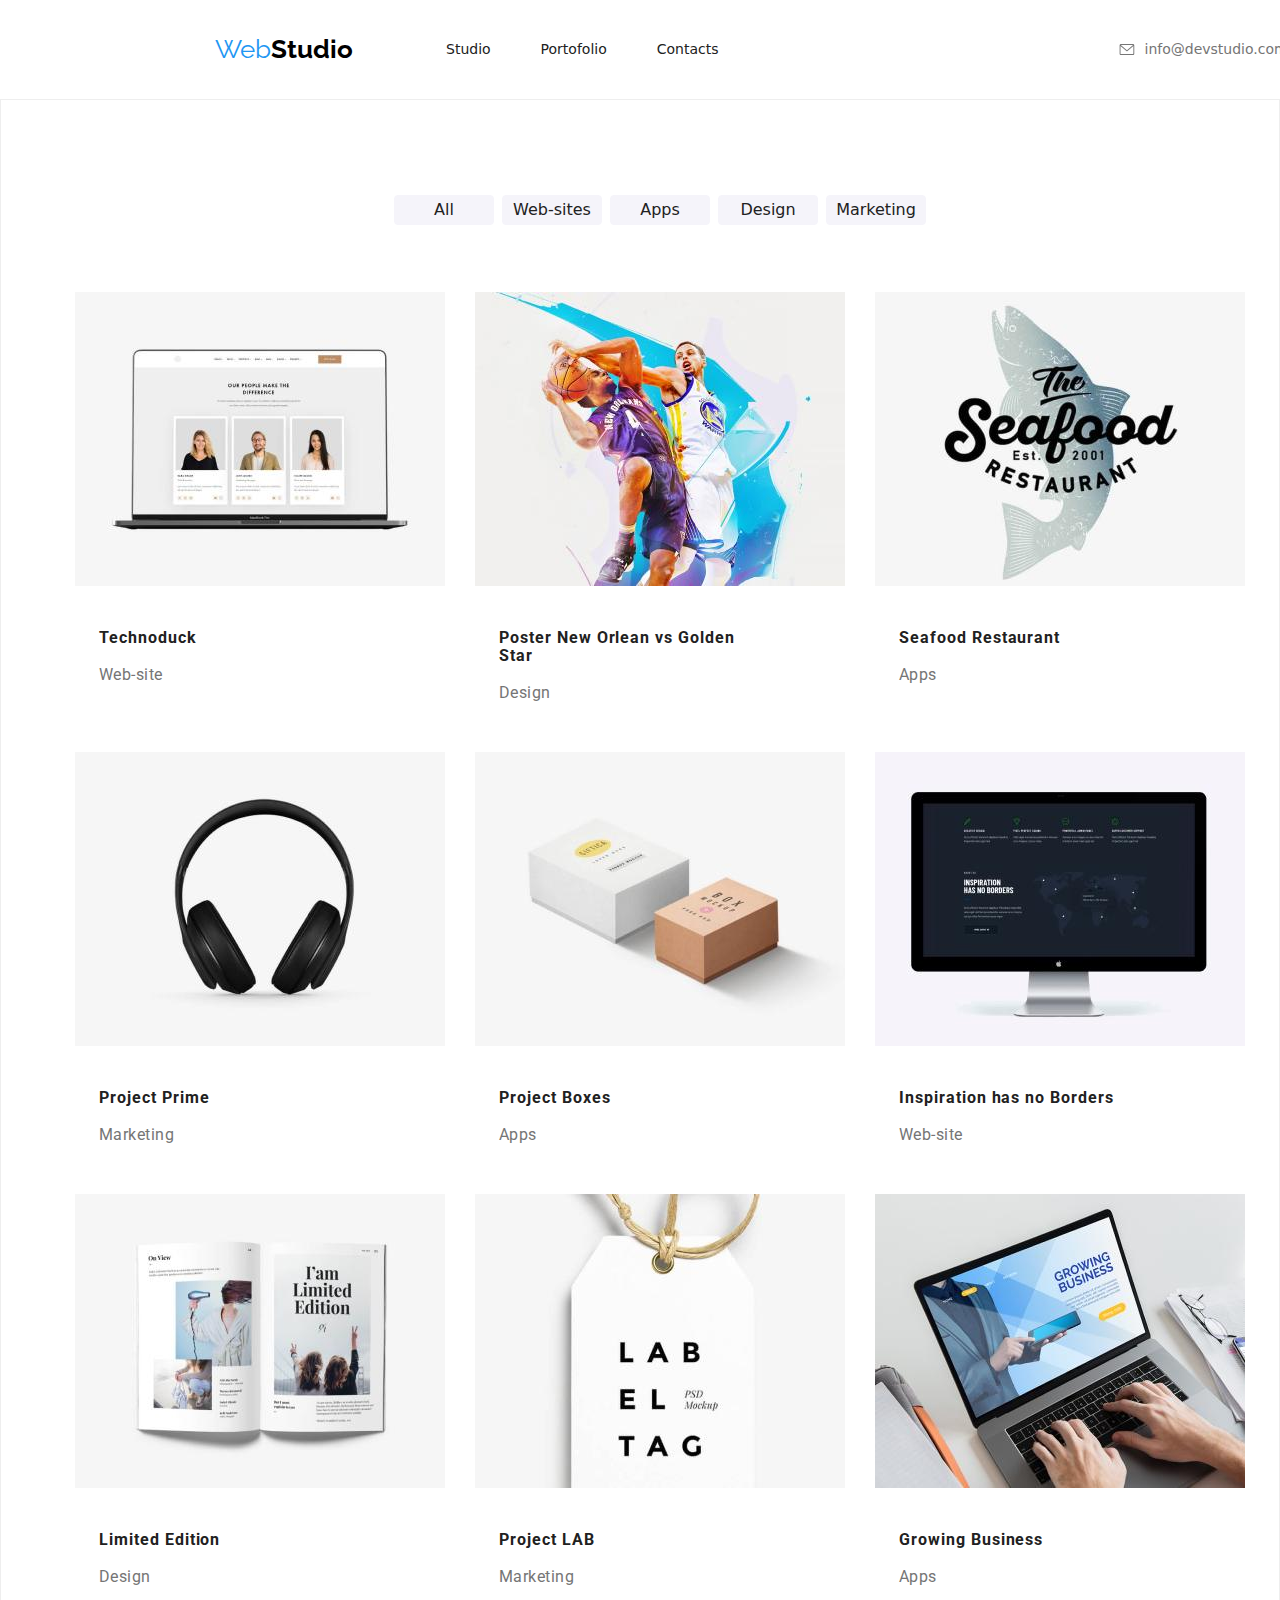
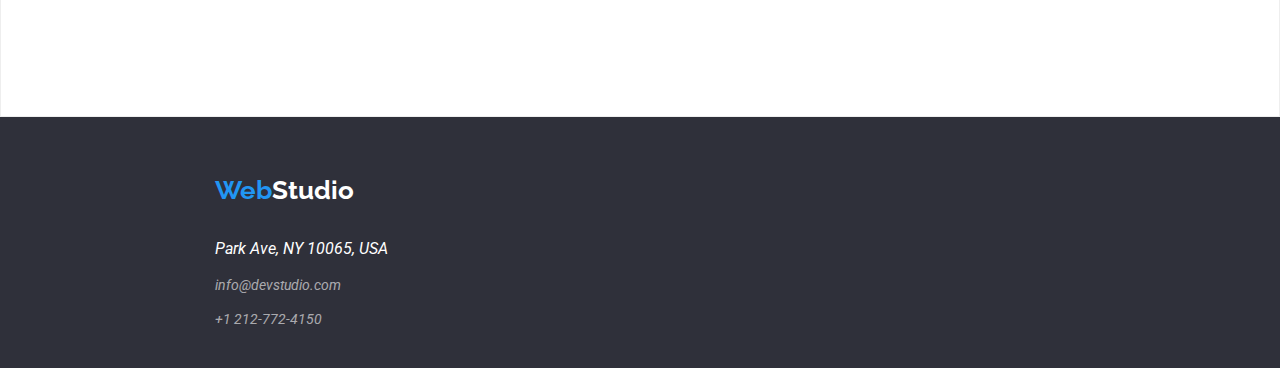
==== portofolio.html @ 1e27df43 "add copy repository and finish global-header" ====
<!DOCTYPE html>
<html lang="en">
  <head>
    <meta charset="UTF-8" />
    <meta name="viewport" content="width = device-width,initial-scale=1.0" />
    <title>WebStudio</title>
    <link rel="preconnect" href="https://fonts.googleapis.com" />
    <link rel="preconnect" href="https://fonts.gstatic.com" crossorigin />
    <link
      href="https://fonts.googleapis.com/css2?family=Raleway:wght@700&family=Roboto:wght@400;500;700;900&display=swap"
      rel="stylesheet"
    />
    <link
      rel="stylesheet"
      href="https://cdnjs.cloudflare.com/ajax/libs/modern-normalize/1.0.0/modern-normalize.min.css"
    />
    <link rel="stylesheet" href="CSS/style.css" />
  </head>

  <body class="studio-prezentation">
    <header class="global-header">
      <a href="./index.html/"></a>
      <section class="nav-container">
        <h4 class="nav-title"><span class="accent">Web</span>Studio</h4>

        <nav class="main-navigation">
          <ul class="list-class">
            <li><a href="./index.html" class="nav-link current">Studio</a></li>
            <li><a href="./portofolio.html" class="nav-link">Portofolio</a></li>
            <li><a href="#" class="nav-link">Contacts</a></li>
          </ul>
        </nav>

        <div class="contact-container">
          <div class="icon-mail">
            <svg class="mail">
              <use href="./images/icons.svg.svg#icon-envelope-hover-1" >
              </use>
            </svg>
            <a href="mailto:info@devstudio.com">info@devstudio.com</a>
          </div>
          <div class="icon-phone">
            <svg class="phone">
              <use href="./images/icons.svg.svg#icon-smartphone-1">
              </use>
            </svg>
            <a class="tel" href="tel:+12127724150">+1 212-772-4150</a>
          </div>
        </div>
      </section>
    </header>
    <main class="portofolio-container">
      <ul class="portofolio-button">
        <li><button type="button">All</button></li>
        <li><button type="button">Web-sites</button></li>
        <li><button type="button">Apps</button></li>
        <li><button type="button">Design</button></li>
        <li><button type="button">Marketing</button></li>
      </ul>

      <ul class="images">
        <li class="item">
          <img
            src="./images/PortofolioTechnoduck.jpg"
            alt="Tehnoduck"
            width="370"
          />
          <div class="product">
            <br />
          <span class="description-product">Technoduck</span>
          <br />
          <span class="category-product">Web-site</span>
          </div>
        </li>

        <li class="item">
          <img
            src="./images/Poster-Orlean-Star.jpg"
            alt="New Orlean vs Golden Star"
            width="370"
          />
          <div class="product">
            
            <br />
          <span class="description-product"
            >Poster New Orlean vs Golden Star</span
          >
          <br />
          <span class="category-product">Design</span>
          </div>
        </li>

        <li  class="item">
          <img
            src="./images/Seafood.jpg"
            alt="Seafood Restaurant"
            width="370"
          />
          <div class="product">
            <br />
          <span class="description-product">Seafood Restaurant</span>

          <br />
          <span class="category-product">Apps</span>
          </div>
        </li>

        <li  class="item">
          <img src="./images/HeadPhones.jpg" alt="HeadPhones" width="370" />
          <div class="product">
            <br />
          <span class="description-product">Project Prime </span>
          <br />
          <span class="category-product">Marketing</span>
          </div>
        </li>

        <li  class="item">
          <img src="./images/Boxes.jpg" alt="Boxes" width="370" />
         <div class="product">
          <br />
          <span class="description-product"> Project Boxes </span>
          <br />
          <span class="category-product">Apps</span>
         </div>
        </li>

        <li  class="item">
          <img src="./images/Monitor.jpg" alt="Monitor " width="370" />
          <div class="product">
            <br />
          <span class="description-product"> Inspiration has no Borders </span>
          <br />
          <span class="category-product">Web-site</span>
          </div>
        </li>

        <li  class="item">
          <img src="./images/Book.jpg" alt="Book " width="370" />
          <div class="product">
            <br />
          <span class="description-product"> Limited Edition </span>
          <br />
          <span class="category-product">Design</span>
          </div>
        </li>

        <li  class="item">
          <img src="./images/Label.jpg" alt="Label " width="370" />
         <div class="product">
          <br />
          <span class="description-product"> Project LAB </span>
          <br />
          <span class="category-product">Marketing</span>
         </div>
        </li>

        <li  class="item">
          <img src="./images/laptop.jpg" alt="Laptop " width="370" />
         <div class="product">
          <br />
          <span class="description-product"> Growing Business </span>
          <br />
          <span class="category-product">Apps</span>
         </div>
        </li>
      </ul>
    </main>
    <footer class="adress-information">
      <h4><span class="highlight">Web</span>Studio</h4>

      <address class="useful-information">
        <span> Park Ave, NY 10065, USA</span> 
        <br />

        <a href="mailto:info@devstudio.com">info@devstudio.com</a>
   <br />
        <a href="tel:+12127724150">+1 212-772-4150</a>
        <br />
      </address>
    </footer>
  </body>
</html>
---- CSS/style.css ----
:root {
  --link-color: #212121;
  --heading-font-family: "Roboto", sans-serif;
  --series-font-family: "Raleway", sans-serif;
}

.nav-container {
  display: flex;
  align-items: center;
  color: #ffffff;
  width: 100%;
}

.contact-container {
  display: flex;
  justify-content: center;
  padding-left: 400px;
  gap: 40px;
}
.mail {
  width: 16px;
  height: 11px;
  top: 34px;
  left: 1042px;
  cursor: pointer;
  fill: #757575;
}
.mail:hover {
  fill: #2196f3;
}
.contact-container .icon-mail {
  display: flex;
  align-items: center;
  gap: 10px;
}
 .phone {
  width: 10px;
  height: 16px;
  top: 32px;
  left: 1243px;
}
.contact-container .icon-phone{
       display: flex;
       align-items: center;
       gap: 10px;
}
.phone:hover{
  fill: #2196f3;
}
.current {
  color: #2196f3;
}
a:link,
a:hover {
  color: #2196f3;
}
a:focus {
  color: #2196f3;
}
.nav-link {
  cursor: pointer;
}
.list-class {
  display: flex;
  justify-content: center;
  padding-left: 93px;
  gap: 50px;
}

.list-class li a {
  color: #212121;
}

span.accent {
  color: #2196f3;
  font-family: var(--series-font-family);
  font-weight: 400;
  font-size: 26px;
}
.nav-title {
  display: flex;
  font-family: var(--series-font-family);
  color: #000000;
  font-weight: 700;
  font-size: 26px;
  padding-left: 215px;
}

.global-header .main-navigation a:link {
  color: var(--link-color);
  text-decoration: none;
  font-weight: 500;
  font-size: 14px;
  line-height: 16.41px;
}
.global-header .main-navigation a:hover,
.global-header .main-navigation a:active {
  color: #2196f3;
}

.global-header a {
  color: #757575;
  text-decoration: none;
  font-weight: 500;
  font-size: 14px;
}

.global-header a:hover {
  color: #2196f3;
}
.page-section-content {
  display: flex;
  background-color: #2f303a;
  height: 600px;
  justify-content: center;
  flex-direction: column;
  align-items: center;
  background-image: url(../images/friends.jpg);
  background-repeat: no-repeat;
   background-size: cover;
   background-image: linear-gradient(#2F303A66) ;
}

.title {
  color: #ffffff;
  font-size: 44px;
  font-weight: 900;
  line-height: 60px;
  letter-spacing: 0.06em;
  text-align: center;
  width: 696px;
  height: 120px;
  top: 94px;
  left: 452px;
}

.button-service {
  background-color: #2196f3;
  color: #ffffff;
  font-weight: 700;
  font-size: 16px;
  line-height: 30px;
  letter-spacing: 0.06em;
  width: 200px;
  height: 50px;
  top: 430px;
  left: 700px;
  text-align: center;
  border: 1px solid #2196f3;
  border-radius: 4px;
  box-shadow: 0px 4px 4px 0px #00000026;
}
.page-section-content .button-service:hover {
  background-color: #188ce8;
}
.information-container {
  display: flex;
  justify-content: center;
  align-items: center;
  padding-top: 94px;
}
.about-us {
  display: flex;
  justify-content: center;
  height: 101px;
  gap: 30px;
}

.about-us p {
  display: flex;
  color: #757575;
  font-size: 14px;
  line-height: 24px;
  letter-spacing: 0.03em;
  width: 270px;
  height: 75px;
  top: 94px;
  left: 215px;
  justify-content: center;
  padding-left: 5px;
}

.about-us h4 {
  display: flex;
  color: #212121;
  font-size: 14px;
  line-height: 16.41px;
  letter-spacing: 0.03em;
  width: 270px;
  height: 16px;
  top: 94px;
  left: 215px;
  justify-content: flex-start;
  margin: 10px;
}
ul {
  list-style-type: none;
}
.image-gallery {
  display: flex;
  flex-direction: column;
  padding-top: 94px;
  padding-bottom: 94px;
}
h2 {
  display: block;
  color: #212121;
  font-family: (--series-font-family);
  font-weight: 700;
  font-size: 1.7em;
  margin-block-start: 0.83em;
  margin-block-end: 0.83em;
  letter-spacing: 0.03em;
  text-align: center;
}
.suggestive-images {
  display: flex;
  justify-content: center;
  align-items: center;
  gap: 30px;
}

.our-team {
  background-color: #f5f4fa;
  display: flex;
  flex-direction: column;
  height: 648px;
}

.our-team-content {
  display: flex;
  justify-content: center;
  align-items: center;
  text-align: center;
  height: 368px;
  top: 1635px;
  left: 215px;
  gap: 30px;
}
.title-team {
  color: #212121;
  font-family: var(--heading-font-family);
  font-weight: 700;
  size: 60px;
  padding-top: 50px;
}
.name-job {
  display: flexbox;
  flex-direction: column;
  justify-content: center;
  align-items: center;
}
.team-card1 {
  display: flex;
  background-color: #ffffff;
  width: 270px;
  height: 368px;
  top: 94px;
  left: 215px;
  flex-direction: column;
  border-radius: 0px 0px 4px 4px;
  box-shadow: 0px 2px 1px 0px #00000033;
  justify-content: flex-start;
}

.team-card2 {
  display: flex;
  background-color: #ffffff;
  width: 270px;
  height: 368px;
  top: 94px;
  left: 515px;
  align-content: flex-start;
  flex-direction: column;
  box-shadow: 0px 2px 1px 0px #00000033;

  border: 1px solid #ffffff;
  border-radius: 0px 0px 4px 4px;
  justify-content: flex-start;
}

.team-card3 {
  display: flex;
  background-color: #ffffff;
  width: 270px;
  height: 368px;
  top: 94px;
  left: 815px;
  box-shadow: 0px 2px 1px 0px #00000033;

  flex-direction: column;
  align-items: center;
  border: 1px solid #ffffff;
  border-radius: 0px 0px 4px 4px;
  justify-content: flex-start;
}
.team-card4 {
  display: flex;
  background-color: #ffffff;
  width: 270px;
  height: 368px;
  top: 94px;
  left: 1115px;
  box-shadow: 0px 2px 1px 0px #00000033;

  flex-direction: column;
  align-items: center;
  border: 1px solid #ffffff;
  border-radius: 0px 0px 4px 4px;
  justify-content: flex-start;
}

.our-team-content h4 {
  color: #212121;
  font-family: var(--heading-font-family);
  font-size: 16px;
  font-weight: 500;
  line-height: 19px;
  letter-spacing: 0.03em;
  text-align: center;
  display: inline;
  width: 145px;
  height: 19px;
  top: 94px;
  left: 278px;
  padding-top: 30px;
}

.our-team-content span {
  font-family: var(--heading-font-family);
  color: #757575;
  font-size: 16px;
  font-weight: 400;
  line-height: 19px;
  letter-spacing: 0.03em;
  text-align: center;
  width: 147px;
  height: 19px;
  top: 1954px;
  left: 577px;
  padding-top: 59px;
}

.adress-information {
  background-color: #2f303a;
  display: flex;
  flex-direction: column;
  justify-content: center;
  height: 251px;
}

.useful-information {
  display: flex;
  flex-direction: column;
  font-family: var(--heading-font-family);
  font-weight: 400;
  padding-left: 215px;
}

.adress-information .highlight {
  color: #2196f3;
  font-family: var(--series-font-family);
  font-weight: 700;
  font-size: 26px;
  line-height: 30.52px;
  padding-left: 215px;
}
.adress-information h4 {
  color: #ffffff;
  font-family: var(--series-font-family);
  font-weight: 700;
  font-size: 26px;
  line-height: 30.52px;
}
.useful-information {
  color: #ffffff;
}
.useful-information a {
  color: #ffffff99;
  text-decoration: none;
  font-size: 14px;
  line-height: 16px;
}
.useful-information a:hover {
  color: #2196f3;
}
.portofolio-container {
  display: flex;
  flex-wrap: wrap;
  justify-content: center;
  align-items: center;
  border: 1px solid #eeeeee;
}
.portofolio-button button {
  background-color: #f5f4fa;
  border: 1px solid #f5f4fa;
  border-radius: 4px;
  font-weight: 500;
  font-size: 16px;
  line-height: 26px;
  cursor: pointer;
  color: #212121;
  width: 100px;
}
.portofolio-button {
  display: flex;
  justify-content: center;
  align-items: center;
  height: 38px;
  gap: 8px;
  padding-top: 94px;
  padding-bottom: 50px;
}

.portofolio-button button:hover,
.portofolio-button button:focus {
  color: #ffffff;
  background-color: #2196f3;
}
.portofolio-button button:active {
  color: #ffffff;
}
.images {
  display: flex;
  flex-wrap: wrap;
  gap: 30px;
  justify-content: center;
  padding-bottom: 94px;
}
.product {
  width: 322px;
  padding: 20px 24px;
  display: flex;
  flex-direction: column;
}
.product .description-product {
  color: #212121;
  font-family: var(--heading-font-family);
  font-weight: 700;
  letter-spacing: 0.06em;
  size: 18px;
}
.product .category-product {
  color: #757575;
  font-family: var(--heading-font-family);
  font-weight: 400;
  letter-spacing: 0.03em;
  size: 16px;
}
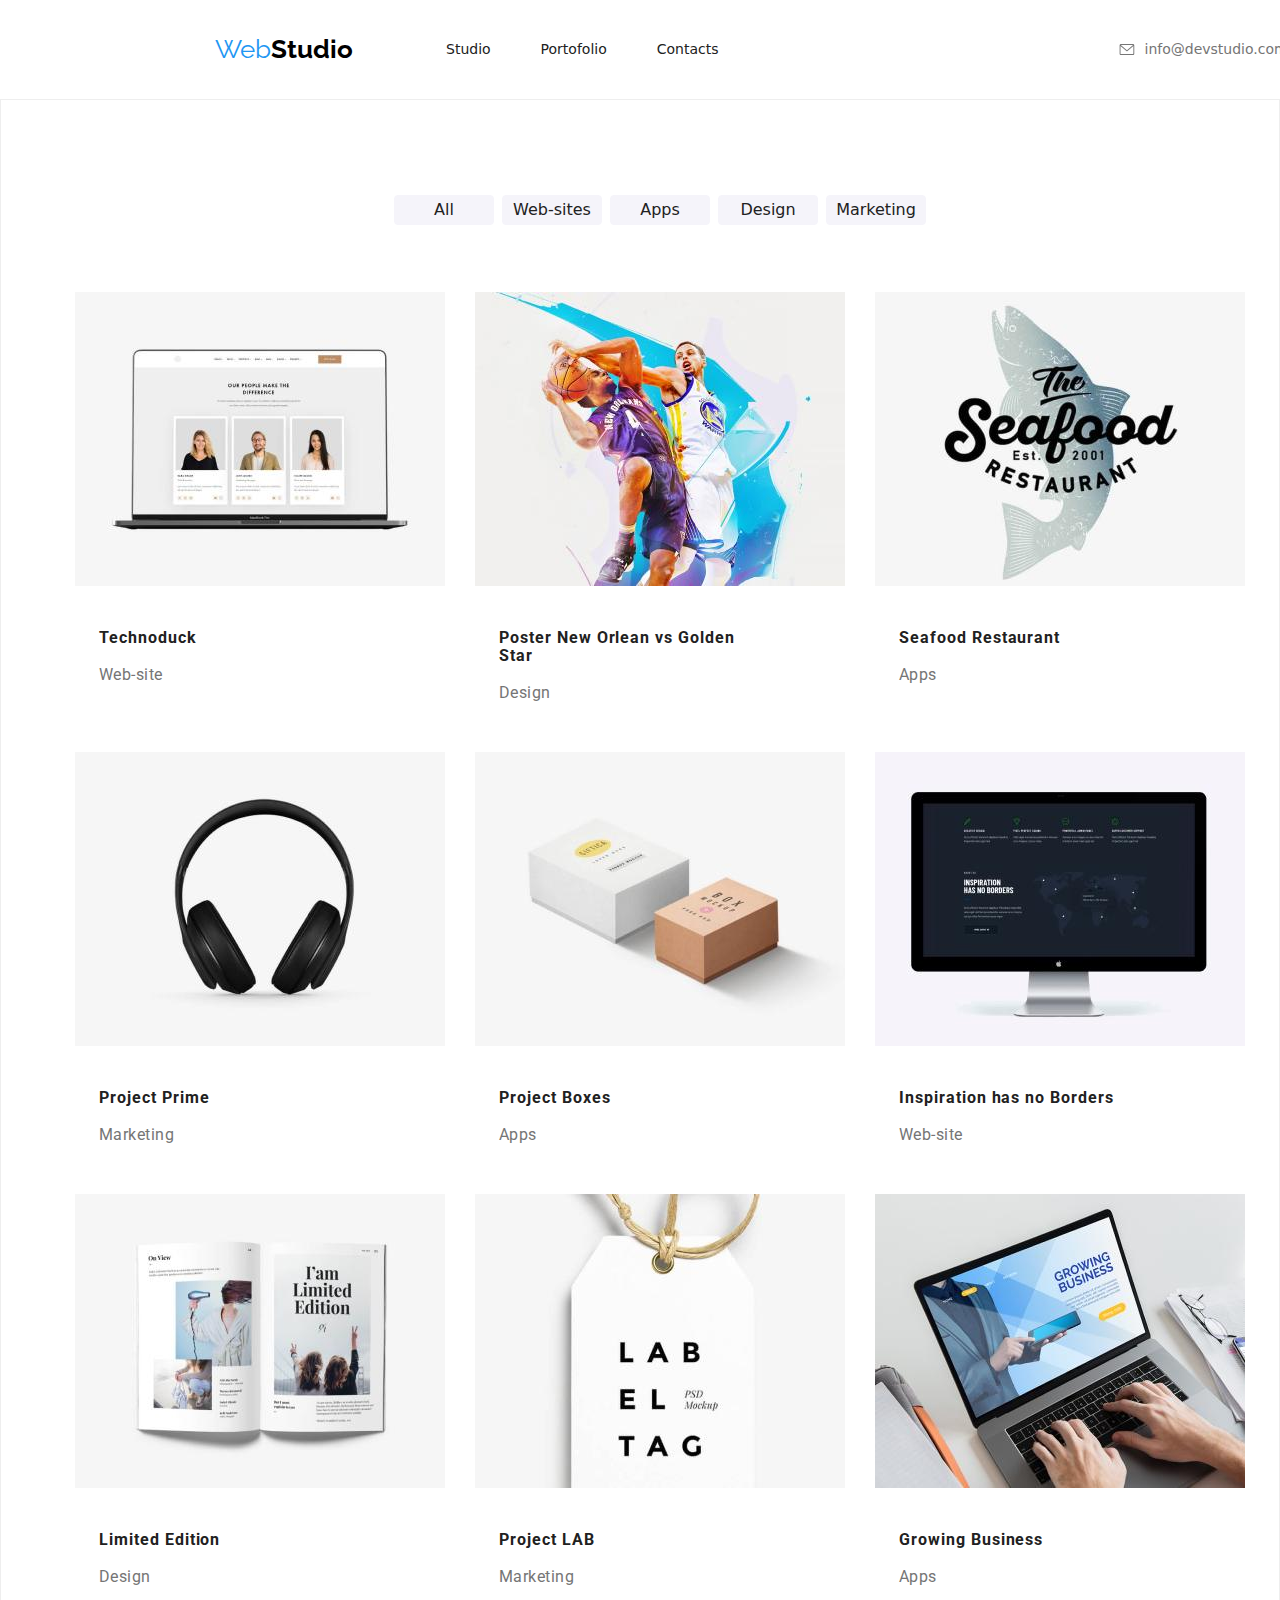
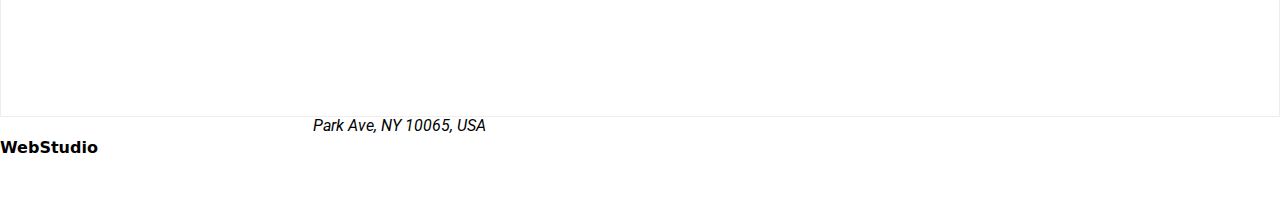
==== commit c93503b6: "add icon footer" ====
--- a/portofolio.html
+++ b/portofolio.html
@@ -48,7 +48,7 @@
           </div>
         </div>
       </section>
-    </header>
+    </header> 
     <main class="portofolio-container">
       <ul class="portofolio-button">
         <li><button type="button">All</button></li>
--- a/CSS/style.css
+++ b/CSS/style.css
@@ -26,26 +26,26 @@
   fill: #757575;
 }
 .mail:hover {
-  fill: #2196f3;
+  stroke: #2196f3;
 }
 .contact-container .icon-mail {
   display: flex;
   align-items: center;
   gap: 10px;
 }
- .phone {
+.phone {
   width: 10px;
   height: 16px;
   top: 32px;
   left: 1243px;
 }
-.contact-container .icon-phone{
-       display: flex;
-       align-items: center;
-       gap: 10px;
-}
-.phone:hover{
-  fill: #2196f3;
+.contact-container .icon-phone {
+  display: flex;
+  align-items: center;
+  gap: 10px;
+}
+.phone:hover {
+  stroke: #2196f3;
 }
 .current {
   color: #2196f3;
@@ -117,8 +117,8 @@
   align-items: center;
   background-image: url(../images/friends.jpg);
   background-repeat: no-repeat;
-   background-size: cover;
-   background-image: linear-gradient(#2F303A66) ;
+  background-size: cover;
+  background-image: linear-gradient(#2f303a66);
 }
 
 .title {
@@ -155,9 +155,51 @@
 }
 .information-container {
   display: flex;
+  flex-direction: column;
   justify-content: center;
   align-items: center;
   padding-top: 94px;
+}
+.antena {
+  width: 70px;
+  height: 70px;
+  top: 799px;
+  left: 315px;
+}
+.clock {
+  width: 70px;
+  height: 70px;
+  top: 799px;
+  left: 615px;
+}
+.diagram {
+  width: 70px;
+  height: 70px;
+  top: 799px;
+  left: 915px;
+}
+.astrounaut {
+  width: 70px;
+  height: 70px;
+  top: 799px;
+  left: 1215px;
+}
+.icon-list {
+  border: 1px solid #f5f4fa;
+  border-radius: 4px;
+  background-color: #f5f4fa;
+  width: 280px;
+  height: 120px;
+  top: 774px;
+  left: 215px;
+  text-align: center;
+  padding: 25px 100px;
+}
+.icon-about-us ul {
+  display: flex;
+  align-items: center;
+  justify-content: center;
+  gap: 40px;
 }
 .about-us {
   display: flex;
@@ -232,7 +274,7 @@
   justify-content: center;
   align-items: center;
   text-align: center;
-  height: 368px;
+  height: 388px;
   top: 1635px;
   left: 215px;
   gap: 30px;
@@ -254,7 +296,7 @@
   display: flex;
   background-color: #ffffff;
   width: 270px;
-  height: 368px;
+  height: 420px;
   top: 94px;
   left: 215px;
   flex-direction: column;
@@ -267,7 +309,7 @@
   display: flex;
   background-color: #ffffff;
   width: 270px;
-  height: 368px;
+  height: 420px;
   top: 94px;
   left: 515px;
   align-content: flex-start;
@@ -283,7 +325,7 @@
   display: flex;
   background-color: #ffffff;
   width: 270px;
-  height: 368px;
+  height: 420px;
   top: 94px;
   left: 815px;
   box-shadow: 0px 2px 1px 0px #00000033;
@@ -298,7 +340,7 @@
   display: flex;
   background-color: #ffffff;
   width: 270px;
-  height: 368px;
+  height: 420px;
   top: 94px;
   left: 1115px;
   box-shadow: 0px 2px 1px 0px #00000033;
@@ -340,14 +382,140 @@
   left: 577px;
   padding-top: 59px;
 }
-
-.adress-information {
-  background-color: #2f303a;
-  display: flex;
-  flex-direction: column;
-  justify-content: center;
-  height: 251px;
-}
+.instagram {
+  width: 20px;
+  height: 20px;
+  top: 12px;
+  left: 12px;
+  fill: #AFB1B8;
+}
+.instagram:hover{
+  fill: #ffffff
+}
+.twitter {
+  width: 20px;
+  height: 20px;
+  fill:#AFB1B8 ;
+}
+.twitter:hover{
+  fill: #ffffff;
+}
+
+.facebook {
+  width: 20px;
+  height: 20px;
+  fill: #AFB1B8;
+}
+.facebook:hover{
+  fill: #ffffff
+}
+.linkedin {
+  width: 20px;
+  height: 20px;
+  fill: #AFB1B8;
+}
+.linkedin:hover{
+  fill: #ffffff
+}
+
+.icon-social-list:hover {
+  background-color: #2196f3;
+  border-radius: 50%;
+  padding: 9px;
+}
+.icon-social {
+  display: flex;
+  justify-content: center;
+  padding: 25px;
+  gap: 30px;
+}
+
+.union {
+  width: 41px;
+  height: 46.7px;
+  top: 7px;
+  left: 32px;
+  fill: #AFB1B8;
+}
+.union:hover{
+  fill: #2196F3;
+}
+
+.group {
+  width: 40px;
+  height: 52px;
+  top: 3px;
+  left: 33px;
+  fill: #AFB1B8;
+}
+.group:hover{
+  fill: #2196F3;
+}
+.group1 {
+  width: 43.46px;
+  height: 41.18px;
+  top: 8.7px;
+  left: 29.68px;
+  fill: #AFB1B8;
+}
+.group1:hover{
+  fill: #2196F3;
+}
+.group2 {
+  width: 84.44px;
+  height: 40.62px;
+  top: 8.7px;
+  left: 11px;
+  fill: #AFB1B8;
+}
+.group2:hover{
+  fill: #2196F3;
+}
+.group3 {
+  width: 62.54px;
+  height: 45.43px;
+  top: 6.77px;
+  left: 22px;
+  fill: #AFB1B8;
+}
+.group3:hover{
+  fill: #2196F3;
+}
+.group4 {
+  width: 93.79px;
+  height: 43.93px;
+  top: 6.77px;
+  left: 6px;
+  fill: #AFB1B8;
+}
+.group4:hover{
+  fill: #2196F3;
+}
+.regular-icon-list{
+  display: flex;
+  align-items: center;
+  justify-content: center;
+  border: 1px solid #AFB1B8;
+  border-radius: 4px;
+  width: 170px;
+  height: 92px;
+}
+.regular-icon-list:hover{
+ border: 1px solid #2196F3 ;
+}
+.regular-container{
+  height: 380px;
+  top: 2401px;
+  left: 215px;
+  padding-top: 90px;
+}
+.container-regular-list{
+  display: flex;
+  justify-content: center;
+  gap: 30px;
+  padding-top: 30px;
+}
+
 
 .useful-information {
   display: flex;
@@ -356,23 +524,44 @@
   font-weight: 400;
   padding-left: 215px;
 }
-
-.adress-information .highlight {
-  color: #2196f3;
+.container-adress{
+  background-color: #2F303A;
+  
+  
+height: 251px;
+
+}
+.adress-information {
+ 
+  display: flex;
+
+}
+.container-adress .highlight {
+  color: #2196f3;
+  font-family: var(--series-font-family);
+  font-weight: 700;
+  font-size: 26px;
+  padding-left: 230px;
+  
+}
+.container-adress h4 {
+  color: #ffffff;
   font-family: var(--series-font-family);
   font-weight: 700;
   font-size: 26px;
   line-height: 30.52px;
-  padding-left: 215px;
-}
-.adress-information h4 {
-  color: #ffffff;
-  font-family: var(--series-font-family);
-  font-weight: 700;
-  font-size: 26px;
-  line-height: 30.52px;
+  padding-top: 30px;
 }
 .useful-information {
+ 
+  display: flex;
+  
+}
+
+.useful-information li{
+  display: flex;
+  justify-content: flex-start;
+  gap: 10px;
   color: #ffffff;
 }
 .useful-information a {
@@ -383,6 +572,48 @@
 }
 .useful-information a:hover {
   color: #2196f3;
+}
+.title-find{
+  font-family: var(--heading-font-family);
+  font-size: 14px;
+  font-weight: 700;
+  letter-spacing: 0.03em;
+  color: #eeeeee;
+  padding-left: 430px;
+}
+.icon-social-find{
+  display: flex;
+  justify-content: center;
+  gap: 10px;
+  padding: 25px;
+}
+.instagram1,
+.twitter1,
+.facebook1,
+.linkedin1{
+  width: 20px;
+height: 20px;
+fill: #FFFFFF;
+}
+.icon-social-item{
+  border: 1px solid  #FFFFFF1A;
+  border-radius: 50%;
+  padding: 15px;
+  background-color: #FFFFFF1A;
+}
+.icon-social-item:hover{
+  background-color: #2196F3;
+}
+.container-adress{
+  display: flex;
+  width: 100%;
+  background-color: #2f303a;
+  justify-content: space-between;
+  flex-direction: column;
+}
+.container-find{
+  display: flex;
+  flex-direction: column;
 }
 .portofolio-container {
   display: flex;
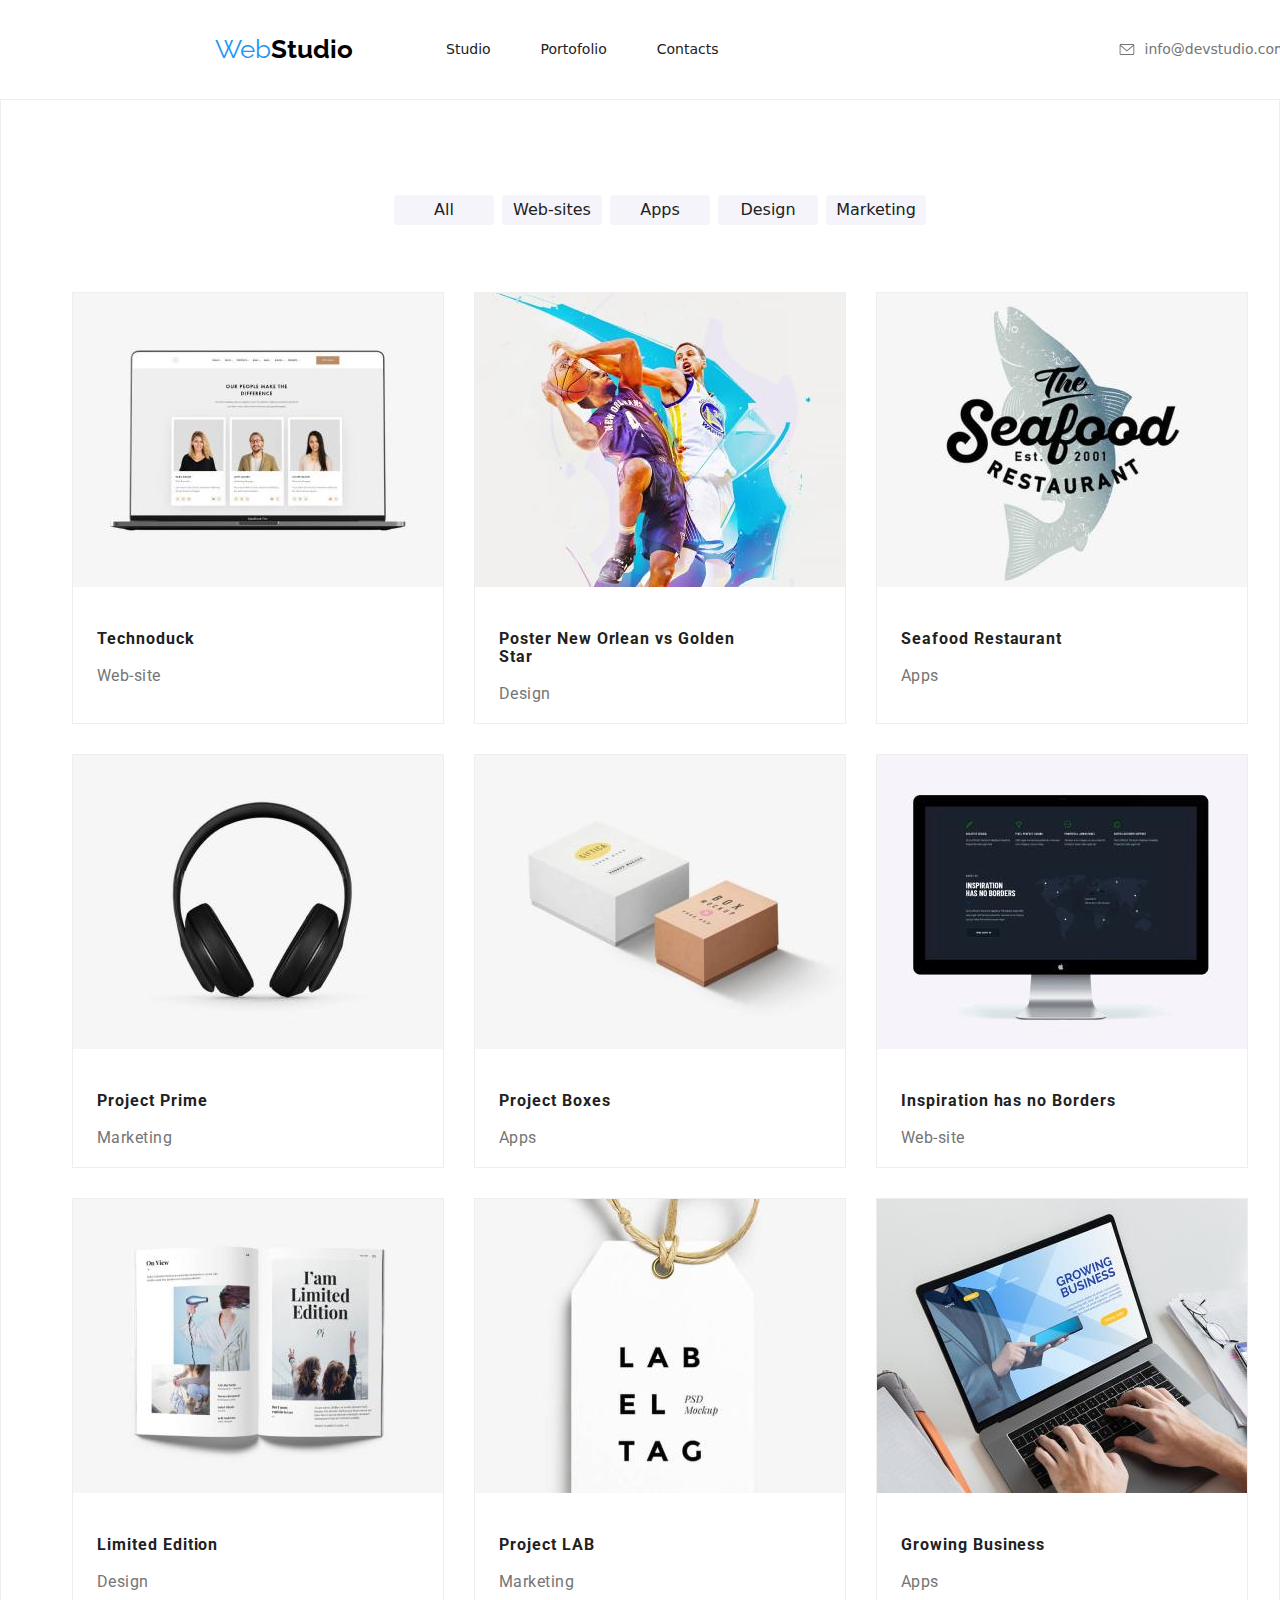
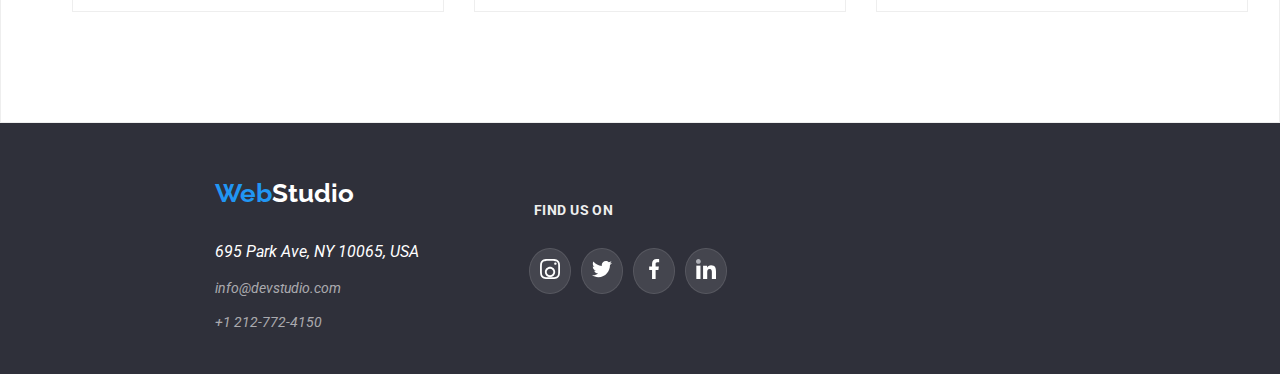
==== commit 2a5a1b95: "finish footer" ====
--- a/portofolio.html
+++ b/portofolio.html
@@ -166,18 +166,57 @@
         </li>
       </ul>
     </main>
-    <footer class="adress-information">
-      <h4><span class="highlight">Web</span>Studio</h4>
-
-      <address class="useful-information">
-        <span> Park Ave, NY 10065, USA</span> 
+    <footer >
+      <div class="container-adress"> 
+      <div class="footer-child-container">
+        <h4><span class="highlight">Web</span>Studio</h4>
+     <address>
+        <ul class="useful-information" >
+          <li>
+            <span>695 Park Ave, NY 10065, USA </span>
+        
+          </li>
+          <br />
+        <li>
+          <a href="mailto:info@devstudio.com">info@devstudio.com</a>
+       
+        </li>
         <br />
-
-        <a href="mailto:info@devstudio.com">info@devstudio.com</a>
-   <br />
-        <a href="tel:+12127724150">+1 212-772-4150</a>
-        <br />
+        <li>
+          <a href="tel:+12127724150">+1 212-772-4150</a>
+      
+        </li>
+        </ul>
       </address>
+    </div>
+       <div class="footer-child-container">
+       <h3 class="title-find">Find us on</h3>
+        <ul class="icon-social-find">
+          <li class="icon-social-item">
+            <svg  class="instagram1" >
+              <use href="./images/icons.svg.svg#icon-instagram-2-1"></use>
+            </svg>
+          </li>
+          <li class="icon-social-item">
+            <svg class="twitter1">
+              <use href="./images/icons.svg.svg#icon-twitter-1"></use>
+            </svg>
+          </li>
+          <li class="icon-social-item">
+            <svg class="facebook1">
+              <use href="./images/icons.svg.svg#icon-facebook-1"></use>
+            </svg>
+          </li>
+          <li class="icon-social-item">
+            <svg class="linkedin1">
+              <use href="./images/icons.svg.svg#icon-linkedin-1"></use>
+          </svg>
+          </li>
+         
+         </ul>
+        </div> 
+      </div>
+  
     </footer>
   </body>
 </html>
--- a/CSS/style.css
+++ b/CSS/style.css
@@ -54,7 +54,7 @@
 a:hover {
   color: #2196f3;
 }
-a:focus {
+a:focus{
   color: #2196f3;
 }
 .nav-link {
@@ -515,33 +515,31 @@
   gap: 30px;
   padding-top: 30px;
 }
-
-
-.useful-information {
+.container-adress{
+  display: flex;
+  height: 251px;
+  background-color: #2f303a;
+}
+.footer-child-container:nth-child(2){
+  display: flex;
+  flex-direction: column;
+  justify-content: center;
+  padding-left: 70px;
+}
+.useful-information{
   display: flex;
   flex-direction: column;
   font-family: var(--heading-font-family);
   font-weight: 400;
   padding-left: 215px;
 }
-.container-adress{
-  background-color: #2F303A;
-  
-  
-height: 251px;
-
-}
-.adress-information {
- 
-  display: flex;
-
-}
+
+
 .container-adress .highlight {
   color: #2196f3;
   font-family: var(--series-font-family);
   font-weight: 700;
   font-size: 26px;
-  padding-left: 230px;
   
 }
 .container-adress h4 {
@@ -550,12 +548,11 @@
   font-weight: 700;
   font-size: 26px;
   line-height: 30.52px;
-  padding-top: 30px;
+ padding-left: 215px;
+ padding-top: 20px;
 }
 .useful-information {
- 
-  display: flex;
-  
+  display: flex;
 }
 
 .useful-information li{
@@ -573,20 +570,21 @@
 .useful-information a:hover {
   color: #2196f3;
 }
+.container-social{
+  display: flex;
+  flex-direction: column;
+  padding-left: 520px;
+}
 .title-find{
   font-family: var(--heading-font-family);
   font-size: 14px;
   font-weight: 700;
   letter-spacing: 0.03em;
   color: #eeeeee;
-  padding-left: 430px;
-}
-.icon-social-find{
-  display: flex;
-  justify-content: center;
-  gap: 10px;
-  padding: 25px;
-}
+  padding-left: 45px;
+  text-transform: uppercase;
+}
+
 .instagram1,
 .twitter1,
 .facebook1,
@@ -595,26 +593,21 @@
 height: 20px;
 fill: #FFFFFF;
 }
+.icon-social-find{
+  display: flex;
+  gap: 10px;
+}
 .icon-social-item{
   border: 1px solid  #FFFFFF1A;
   border-radius: 50%;
-  padding: 15px;
+  padding: 10px;
   background-color: #FFFFFF1A;
 }
 .icon-social-item:hover{
   background-color: #2196F3;
 }
-.container-adress{
-  display: flex;
-  width: 100%;
-  background-color: #2f303a;
-  justify-content: space-between;
-  flex-direction: column;
-}
-.container-find{
-  display: flex;
-  flex-direction: column;
-}
+
+
 .portofolio-container {
   display: flex;
   flex-wrap: wrap;
@@ -658,6 +651,14 @@
   justify-content: center;
   padding-bottom: 94px;
 }
+.item{
+  border: 1px solid #EEEEEE;
+}
+.item:hover{
+  box-shadow: 1px 4px 6px 0px #00000029;
+
+  
+}
 .product {
   width: 322px;
   padding: 20px 24px;
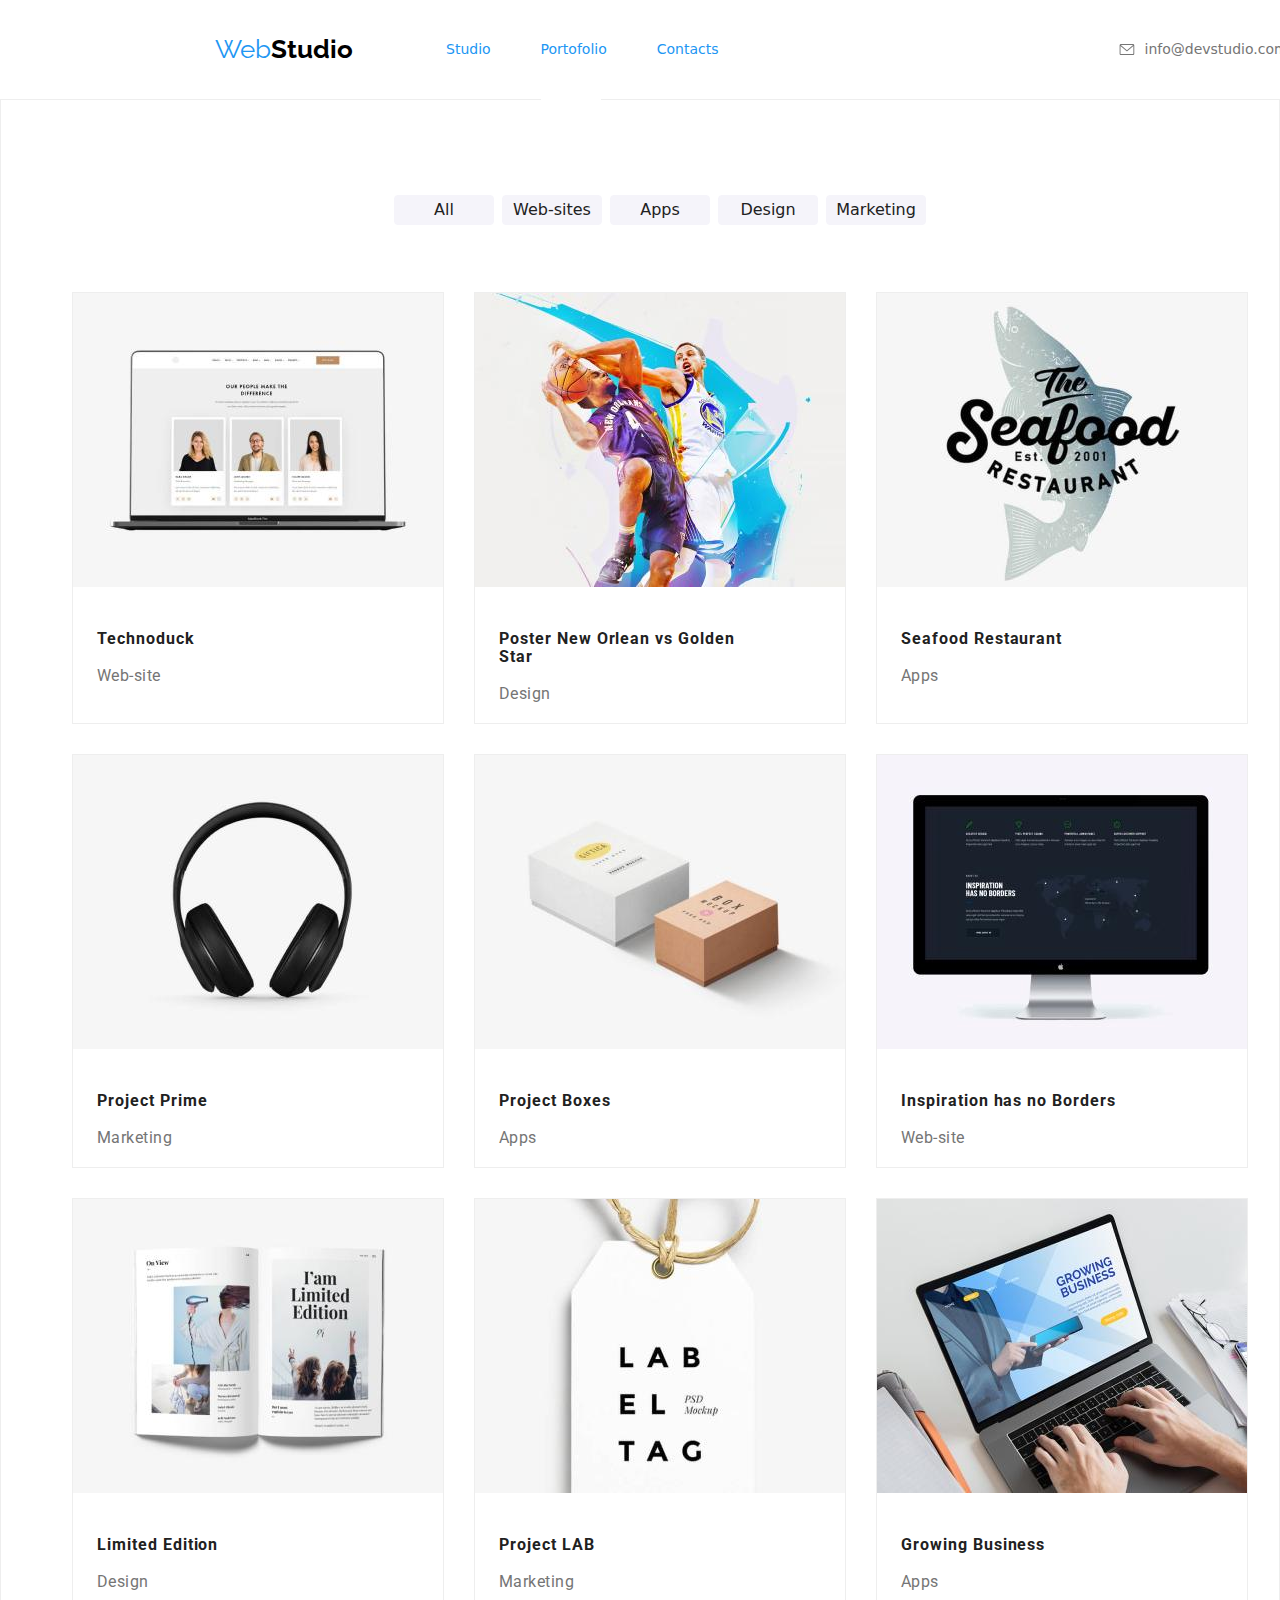
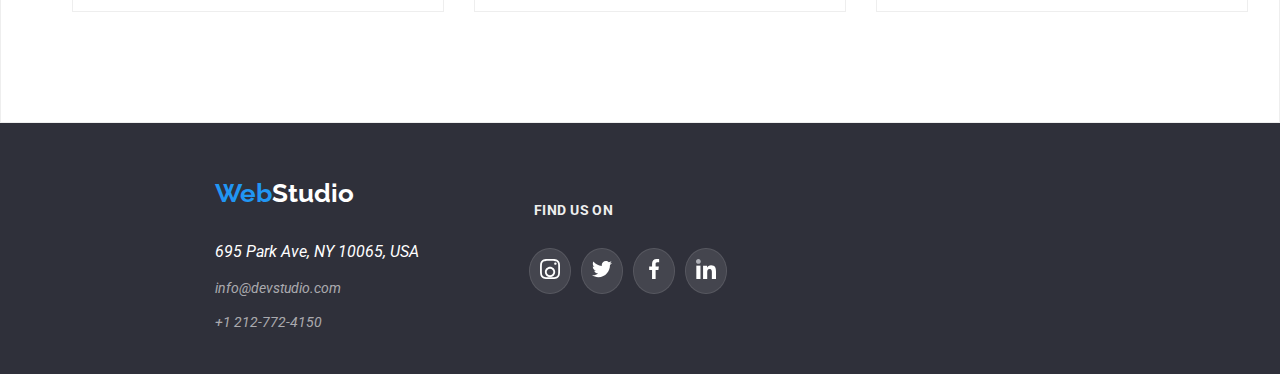
==== commit e8b2cd25: "add line antet" ====
--- a/portofolio.html
+++ b/portofolio.html
@@ -26,7 +26,7 @@
         <nav class="main-navigation">
           <ul class="list-class">
             <li><a href="./index.html" class="nav-link current">Studio</a></li>
-            <li><a href="./portofolio.html" class="nav-link">Portofolio</a></li>
+            <li><a href="./portofolio.html" class="nav-link">Portofolio</a><hr class="line-portofolio"></li>
             <li><a href="#" class="nav-link">Contacts</a></li>
           </ul>
         </nav>
@@ -51,11 +51,11 @@
     </header> 
     <main class="portofolio-container">
       <ul class="portofolio-button">
-        <li><button type="button">All</button></li>
-        <li><button type="button">Web-sites</button></li>
-        <li><button type="button">Apps</button></li>
-        <li><button type="button">Design</button></li>
-        <li><button type="button">Marketing</button></li>
+        <li class="button-list"><button type="button">All</button></li>
+        <li class="button-list"><button type="button">Web-sites</button></li>
+        <li class="button-list"><button type="button">Apps</button></li>
+        <li class="button-list"><button type="button">Design</button></li>
+        <li class="button-list"><button type="button">Marketing</button></li>
       </ul>
 
       <ul class="images">
--- a/CSS/style.css
+++ b/CSS/style.css
@@ -47,28 +47,51 @@
 .phone:hover {
   stroke: #2196f3;
 }
-.current {
+.list-class li a{
+  color: #212121;
+}
+.list-class li a .current {
   color: #2196f3;
 }
-a:link,
-a:hover {
+.list-class li a:link,
+.list-class li a:hover {
   color: #2196f3;
 }
-a:focus{
+.list-class li a:focus{
   color: #2196f3;
 }
 .nav-link {
   cursor: pointer;
 }
+
 .list-class {
   display: flex;
   justify-content: center;
   padding-left: 93px;
   gap: 50px;
 }
-
-.list-class li a {
-  color: #212121;
+.line-studio{
+  border: 3px solid #ffffff;
+  cursor: pointer;
+  position: absolute;
+  width: 42px;
+  top: 86px;
+}
+.line-portofolio{
+  border: 3px solid #ffffff;
+  cursor: pointer;
+  position: absolute;
+  width: 60px;
+  top: 86px;
+}
+hr:hover{
+  background: #2196F3;
+  border: 3px solid #2196f3;
+  border-radius: 2px;
+}
+
+.contact-container a {
+  color: #757575;
 }
 
 span.accent {
@@ -77,6 +100,7 @@
   font-weight: 400;
   font-size: 26px;
 }
+
 .nav-title {
   display: flex;
   font-family: var(--series-font-family);
@@ -87,27 +111,23 @@
 }
 
 .global-header .main-navigation a:link {
-  color: var(--link-color);
   text-decoration: none;
   font-weight: 500;
   font-size: 14px;
   line-height: 16.41px;
 }
-.global-header .main-navigation a:hover,
-.global-header .main-navigation a:active {
+ .contact-container a:hover,
+ .contact-container a:active {
   color: #2196f3;
 }
 
 .global-header a {
-  color: #757575;
   text-decoration: none;
   font-weight: 500;
   font-size: 14px;
 }
 
-.global-header a:hover {
-  color: #2196f3;
-}
+
 .page-section-content {
   display: flex;
   background-color: #2f303a;
@@ -115,10 +135,9 @@
   justify-content: center;
   flex-direction: column;
   align-items: center;
-  background-image: url(../images/friends.jpg);
   background-repeat: no-repeat;
   background-size: cover;
-  background-image: linear-gradient(#2f303a66);
+  background-image: linear-gradient(rgba(47, 48, 58, 0.4), rgba(47, 48, 58, 0.4)), url(../images/friends.jpg);
 }
 
 .title {
@@ -278,6 +297,7 @@
   top: 1635px;
   left: 215px;
   gap: 30px;
+  padding-top: 50px;
 }
 .title-team {
   color: #212121;
@@ -421,13 +441,16 @@
 .icon-social-list:hover {
   background-color: #2196f3;
   border-radius: 50%;
-  padding: 9px;
+  padding: 10px;
+}
+.icon-social-list{
+  padding: 10px;
 }
 .icon-social {
   display: flex;
   justify-content: center;
   padding: 25px;
-  gap: 30px;
+  gap: 10px;
 }
 
 .union {
@@ -641,6 +664,10 @@
   color: #ffffff;
   background-color: #2196f3;
 }
+.button-list:hover,
+.button-list:focus{
+  box-shadow: 0px 2px 2px 0px #0000001F;
+}
 .portofolio-button button:active {
   color: #ffffff;
 }
@@ -654,11 +681,14 @@
 .item{
   border: 1px solid #EEEEEE;
 }
-.item:hover{
+.item{
+  cursor: pointer;
+}
+.item:hover,
+.item:focus{
   box-shadow: 1px 4px 6px 0px #00000029;
-
-  
-}
+}
+
 .product {
   width: 322px;
   padding: 20px 24px;
